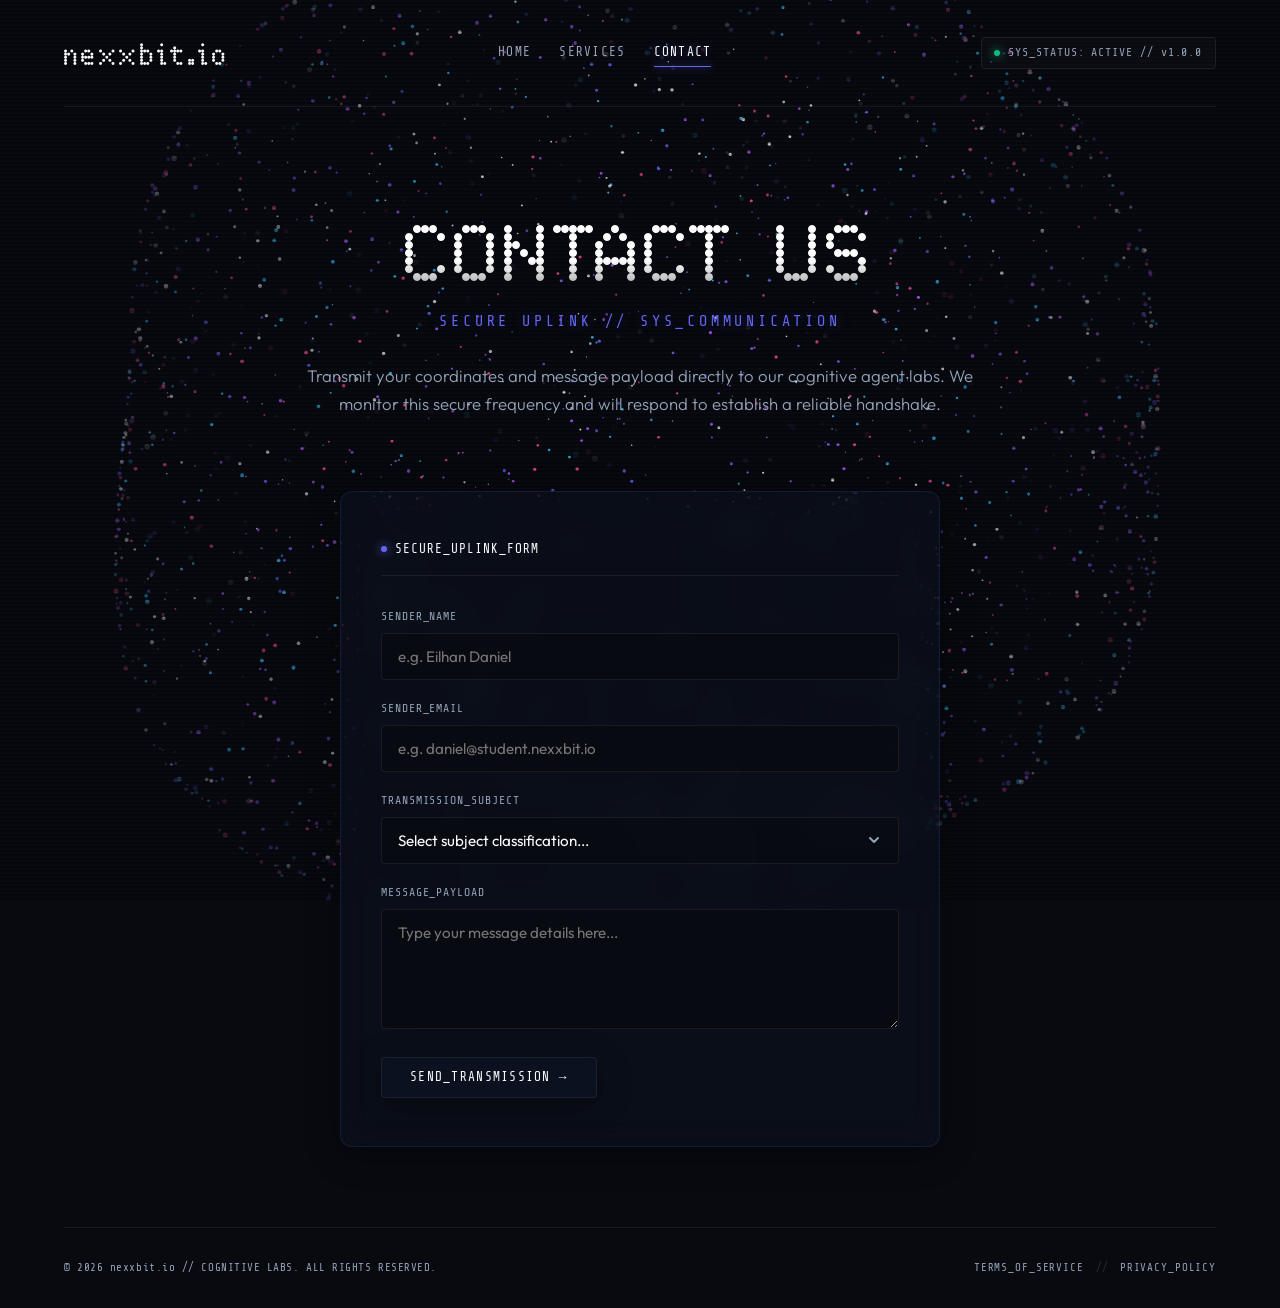
==== contact.html @ decd613e "feat: upgrade nexxbit.io with new navigation, active math -> 3D animation, inactive cooking_in_lab c" ====
<!DOCTYPE html>
<html lang="en">
<head>
  <meta charset="UTF-8">
  <meta name="viewport" content="width=device-width, initial-scale=1.0">
  <title>Contact Us - nexxbit.io</title>
  
  <!-- SEO Meta Tags -->
  <meta name="description" content="Get in touch with nexxbit.io. Reach out for support, app requests, or general inquiries.">
  <meta name="keywords" content="contact nexxbit, cognitive agent platform, support, collaboration">
  <meta name="author" content="nexxbit.io">
  
  <!-- Google Fonts -->
  <link rel="preconnect" href="https://fonts.googleapis.com">
  <link rel="preconnect" href="https://fonts.gstatic.com" crossorigin>
  <link href="https://fonts.googleapis.com/css2?family=Outfit:wght@300;400;500;600;700&family=Share+Tech+Mono&display=swap" rel="stylesheet">
  
  <!-- Custom Stylesheet -->
  <link rel="stylesheet" href="./style.css">
</head>
<body>

  <!-- Dynamic 3D Torus Background Canvas -->
  <canvas id="canvas3d"></canvas>

  <!-- Interactive Grid Scan Overlay -->
  <div class="hud-grid-overlay"></div>

  <!-- Page Layout Wrapper -->
  <div class="page-wrapper">
    
    <!-- Top Header -->
    <header class="site-header">
      <a href="./index.html" class="header-logo">nexxbit.io</a>
      <nav class="header-nav">
        <a href="./index.html" class="nav-link">HOME</a>
        <a href="./services.html" class="nav-link">SERVICES</a>
        <a href="./contact.html" class="nav-link active">CONTACT</a>
      </nav>
      <div class="sys-status">
        <span class="status-dot"></span>
        <span class="status-text">SYS_STATUS: ACTIVE // v1.0.0</span>
      </div>
    </header>

    <!-- Contact Hero Section -->
    <section class="services-hero">
      <h1 class="hero-title" style="font-size: 4.5rem;">CONTACT US</h1>
      <h2 class="hero-subtitle">SECURE UPLINK // SYS_COMMUNICATION</h2>
      <p class="hero-description" style="max-width: 680px; margin: 0 auto;">
        Transmit your coordinates and message payload directly to our cognitive agent labs. We monitor this secure frequency and will respond to establish a reliable handshake.
      </p>
    </section>

    <!-- Main Content Contact Section -->
    <main class="contact-section" style="padding-top: 1rem;">
      <div class="contact-container">
        <div class="form-header" style="border-bottom: 1px solid var(--border-color); padding-bottom: 1rem; margin-bottom: 1.5rem; display: flex; align-items: center; gap: 0.5rem;">
          <span class="status-dot" style="background-color: var(--primary-indigo); box-shadow: 0 0 10px var(--primary-indigo); width: 6px; height: 6px; border-radius: 50%;"></span>
          <span style="font-family: var(--font-hud); font-size: 0.8rem; letter-spacing: 0.08em; color: var(--text-primary);">SECURE_UPLINK_FORM</span>
        </div>
        
        <form id="contact-form" class="contact-form">
          <div class="form-group">
            <label for="contact-name" class="form-label">sender_name</label>
            <input type="text" id="contact-name" class="form-control" placeholder="e.g. Eilhan Daniel" required>
          </div>
          
          <div class="form-group">
            <label for="contact-email" class="form-label">sender_email</label>
            <input type="email" id="contact-email" class="form-control" placeholder="e.g. daniel@student.nexxbit.io" required>
          </div>
          
          <div class="form-group">
            <label for="contact-subject" class="form-label">transmission_subject</label>
            <select id="contact-subject" class="form-control" required>
              <option value="" disabled selected>Select subject classification...</option>
              <option value="general">GENERAL_INQUIRY // FEEDBACK</option>
              <option value="support">TECHNICAL_SUPPORT // PORTALS</option>
              <option value="collab">COLLABORATION_PROPOSAL</option>
              <option value="requests">APP_DEVELOPMENT_REQUEST</option>
            </select>
          </div>
          
          <div class="form-group">
            <label for="contact-message" class="form-label">message_payload</label>
            <textarea id="contact-message" class="form-control" style="min-height: 120px; resize: vertical;" placeholder="Type your message details here..." required></textarea>
          </div>
          
          <button type="submit" class="btn-submit btn-contact">
            SEND_TRANSMISSION <span class="arrow">→</span>
          </button>
        </form>

        <div id="contact-success" class="success-message" style="display: none;">
          TRANSMISSION_SENT // SECURE_HANDSHAKE_ESTABLISHED // WE_WILL_CONTACT_YOU
        </div>
      </div>
    </main>

    <!-- Footer -->
    <footer class="site-footer">
      <div class="footer-meta">
        © 2026 nexxbit.io // COGNITIVE LABS. ALL RIGHTS RESERVED.
      </div>
      <div class="footer-links">
        <a href="./legal/terms.html" class="footer-link">TERMS_OF_SERVICE</a>
        <span class="link-separator">//</span>
        <a href="./legal/privacy.html" class="footer-link">PRIVACY_POLICY</a>
      </div>
    </footer>

  </div>

  <!-- Background script -->
  <script src="./canvas-bg.js"></script>

  <!-- Contact Form submission script -->
  <script>
    document.getElementById('contact-form').addEventListener('submit', function(e) {
      e.preventDefault();
      
      const name = document.getElementById('contact-name').value.trim();
      const email = document.getElementById('contact-email').value.trim();
      const subject = document.getElementById('contact-subject').value;
      const message = document.getElementById('contact-message').value.trim();
      
      if (name && email && subject && message) {
        // Mock transmission save to localStorage
        const transmissions = JSON.parse(localStorage.getItem('contact_transmissions') || '[]');
        transmissions.push({
          name,
          email,
          subject,
          message,
          timestamp: new Date().toISOString()
        });
        localStorage.setItem('contact_transmissions', JSON.stringify(transmissions));
        
        // Hide form and show success logs
        document.getElementById('contact-form').style.display = 'none';
        document.getElementById('contact-success').style.display = 'block';
      }
    });
  </script>
</body>
</html>
---- style.css ----
/* ==========================================
   DESIGN SYSTEM VARIABLES & TOKENS
   ========================================== */
:root {
  --bg-dark: #080a10;
  --bg-secondary: rgba(15, 22, 36, 0.45);
  
  /* High-tech glow and accent colors */
  --primary-indigo: #6366f1;
  --accent-cyan: #06b6d4;
  --accent-pink: #ec4899;
  --accent-amber: #f59e0b;
  --accent-green: #10b981;
  
  --text-primary: #f8fafc;
  --text-muted: #94a3b8;
  --border-color: rgba(255, 255, 255, 0.07);
  --border-hover: rgba(99, 102, 241, 0.35);
  
  --font-ndot: 'NDOT', sans-serif;
  --font-hud: 'Share Tech Mono', monospace;
  --font-body: 'Outfit', sans-serif;
  
  --border-radius-lg: 12px;
  --border-radius-sm: 4px;
  --transition-smooth: all 0.35s cubic-bezier(0.16, 1, 0.3, 1);
  --shadow-card: 0 8px 32px 0 rgba(0, 0, 0, 0.37);
  --shadow-glow: 0 0 30px rgba(99, 102, 241, 0.12);
}

/* ==========================================
   NDOT EMBEDDED CUSTOM FONT
   ========================================== */
@font-face {
  font-family: 'NDOT';
  src: url('./ndot font/ndot-47-inspired-by-nothing.otf') format('opentype');
  font-weight: normal;
  font-style: normal;
}

/* ==========================================
   CORE RESET & BASE STYLING
   ========================================== */
* {
  box-sizing: border-box;
  margin: 0;
  padding: 0;
}

html, body {
  width: 100%;
  min-height: 100vh;
  background-color: var(--bg-dark);
  color: var(--text-primary);
  font-family: var(--font-body);
  font-size: 16px;
  line-height: 1.5;
  overflow-x: hidden;
  -webkit-font-smoothing: antialiased;
  -moz-osx-font-smoothing: grayscale;
}

/* Background Canvas Position */
#canvas3d {
  position: fixed;
  top: 0;
  left: 0;
  width: 100vw;
  height: 100vh;
  z-index: 1;
  pointer-events: none;
}

/* Sci-fi Overlay Scanlines */
.hud-grid-overlay {
  position: fixed;
  top: 0;
  left: 0;
  width: 100%;
  height: 100%;
  background: 
    linear-gradient(rgba(18, 24, 38, 0) 50%, rgba(0, 0, 0, 0.25) 50%),
    linear-gradient(90deg, rgba(255, 255, 255, 0.005) 1px, transparent 1px),
    linear-gradient(rgba(255, 255, 255, 0.005) 1px, transparent 1px);
  background-size: 100% 4px, 40px 40px, 40px 40px;
  z-index: 2;
  pointer-events: none;
  opacity: 0.85;
}

/* ==========================================
   LAYOUT STRUCTURE
   ========================================== */
.page-wrapper {
  position: relative;
  width: 100%;
  max-width: 1200px;
  margin: 0 auto;
  padding: 0 1.5rem;
  min-height: 100vh;
  display: flex;
  flex-direction: column;
  justify-content: space-between;
  z-index: 3;
}

/* ==========================================
   HEADER SECTION
   ========================================== */
.site-header {
  width: 100%;
  padding: 2rem 0;
  display: flex;
  justify-content: space-between;
  align-items: center;
  border-bottom: 1px solid var(--border-color);
}

.header-logo {
  font-family: var(--font-ndot);
  font-size: 1.75rem;
  letter-spacing: 0.05em;
  text-transform: lowercase;
  display: flex;
  align-items: center;
  gap: 0.5rem;
  user-select: none;
}

.logo-accent {
  color: var(--primary-indigo);
  text-shadow: 0 0 12px var(--primary-indigo);
  animation: pulseLogo 3s infinite ease-in-out;
}

.sys-status {
  display: flex;
  align-items: center;
  gap: 0.5rem;
  background: rgba(255, 255, 255, 0.02);
  border: 1px solid var(--border-color);
  padding: 0.4rem 0.8rem;
  border-radius: var(--border-radius-sm);
  font-family: var(--font-hud);
  font-size: 0.72rem;
  letter-spacing: 0.08em;
  color: var(--text-muted);
}

.status-dot {
  width: 6px;
  height: 6px;
  border-radius: 50%;
  background-color: var(--accent-green);
  box-shadow: 0 0 10px var(--accent-green);
  animation: blinkStatus 1.8s infinite ease-in-out;
}

/* ==========================================
   HERO / MAIN CONTENT
   ========================================== */
.hero-section {
  text-align: center;
  padding: 5.5rem 0 3rem;
  max-width: 720px;
  margin: 0 auto;
}

.hero-title {
  font-family: var(--font-ndot);
  font-size: 5.5rem;
  font-weight: normal;
  letter-spacing: 0.02em;
  margin-bottom: 0.5rem;
  text-shadow: 0 0 40px rgba(255, 255, 255, 0.05);
  background: linear-gradient(180deg, #ffffff 60%, rgba(255, 255, 255, 0.45));
  -webkit-background-clip: text;
  -webkit-text-fill-color: transparent;
}

.hero-subtitle {
  font-family: var(--font-hud);
  font-size: 0.95rem;
  font-weight: 500;
  letter-spacing: 0.25em;
  color: var(--primary-indigo);
  margin-bottom: 1.75rem;
  text-shadow: 0 0 15px rgba(99, 102, 241, 0.35);
}

.hero-description {
  font-size: 1.05rem;
  color: var(--text-muted);
  line-height: 1.7;
  font-weight: 300;
}

/* ==========================================
   PRODUCTS GRID & MODULAR CARDS
   ========================================== */
.products-grid {
  display: grid;
  grid-template-columns: repeat(3, 1fr);
  gap: 1.5rem;
  padding-bottom: 4rem;
  width: 100%;
}

.product-card {
  position: relative;
  background: var(--bg-secondary);
  border: 1px solid var(--border-color);
  border-radius: var(--border-radius-lg);
  padding: 2.25rem;
  text-decoration: none;
  color: inherit;
  display: flex;
  flex-direction: column;
  justify-content: space-between;
  min-height: 270px;
  box-shadow: var(--shadow-card);
  backdrop-filter: blur(16px);
  -webkit-backdrop-filter: blur(16px);
  overflow: hidden;
  transition: var(--transition-smooth);
}

/* Glass card hover effect */
.product-card:hover {
  transform: translateY(-5px);
  border-color: var(--border-hover);
  box-shadow: var(--shadow-glow), var(--shadow-card);
}

.card-glow {
  position: absolute;
  top: 0;
  left: 0;
  width: 100%;
  height: 100%;
  background: radial-gradient(circle at var(--x, 50%) var(--y, 50%), rgba(99, 102, 241, 0.08) 0%, transparent 60%);
  opacity: 0;
  pointer-events: none;
  transition: opacity 0.5s ease;
}

.product-card:hover .card-glow {
  opacity: 1;
}

.card-header {
  display: flex;
  justify-content: space-between;
  align-items: center;
  margin-bottom: 1.5rem;
  width: 100%;
}

.card-icon {
  font-size: 1.5rem;
  filter: drop-shadow(0 0 8px rgba(255, 255, 255, 0.15));
}

.card-tag {
  font-family: var(--font-hud);
  font-size: 0.68rem;
  color: var(--text-muted);
  letter-spacing: 0.05em;
  background: rgba(255, 255, 255, 0.03);
  border: 1px solid var(--border-color);
  padding: 0.2rem 0.5rem;
  border-radius: var(--border-radius-sm);
}

.card-title {
  font-family: var(--font-ndot);
  font-size: 1.5rem;
  font-weight: normal;
  letter-spacing: 0.05em;
  margin-bottom: 0.75rem;
  color: var(--text-primary);
  text-transform: lowercase;
  transition: var(--transition-smooth);
}

.product-card:hover .card-title {
  color: #fff;
  text-shadow: 0 0 15px rgba(255, 255, 255, 0.2);
}

.card-desc {
  font-size: 0.88rem;
  color: var(--text-muted);
  line-height: 1.6;
  font-weight: 300;
  margin-bottom: 2rem;
  flex-grow: 1;
}

.card-action {
  font-family: var(--font-hud);
  font-size: 0.75rem;
  font-weight: 600;
  color: var(--text-primary);
  letter-spacing: 0.1em;
  display: flex;
  align-items: center;
  gap: 0.5rem;
  transition: var(--transition-smooth);
}

.product-card:hover .card-action {
  color: var(--accent-cyan);
}

.arrow {
  transition: transform 0.3s ease;
}

.product-card:hover .arrow {
  transform: translateX(4px);
}

/* ==========================================
   FOOTER SECTION
   ========================================== */
.site-footer {
  width: 100%;
  padding: 2rem 0;
  border-top: 1px solid var(--border-color);
  display: flex;
  justify-content: space-between;
  align-items: center;
  flex-wrap: wrap;
  gap: 1rem;
}

.footer-meta {
  font-family: var(--font-hud);
  font-size: 0.68rem;
  color: var(--text-muted);
  letter-spacing: 0.05em;
}

.footer-links {
  display: flex;
  align-items: center;
  gap: 0.75rem;
  font-family: var(--font-hud);
  font-size: 0.68rem;
}

.footer-link {
  color: var(--text-muted);
  text-decoration: none;
  letter-spacing: 0.08em;
  transition: var(--transition-smooth);
}

.footer-link:hover {
  color: var(--text-primary);
  text-shadow: 0 0 8px rgba(255, 255, 255, 0.3);
}

.link-separator {
  color: rgba(255, 255, 255, 0.15);
}

/* ==========================================
   KEYFRAME ANIMATIONS
   ========================================== */
@keyframes blinkStatus {
  0%, 100% { opacity: 1; transform: scale(1); }
  50% { opacity: 0.4; transform: scale(0.95); }
}

@keyframes pulseLogo {
  0%, 100% { filter: drop-shadow(0 0 4px var(--primary-indigo)); }
  50% { filter: drop-shadow(0 0 12px var(--primary-indigo)); }
}

/* ==========================================
   RESPONSIVE DESIGN ADAPTATIONS
   ========================================== */
@media (max-width: 992px) {
  .products-grid {
    grid-template-columns: repeat(2, 1fr);
  }
  .hero-title {
    font-size: 4.5rem;
  }
}

@media (max-width: 640px) {
  .products-grid {
    grid-template-columns: 1fr;
  }
  .site-header, .site-footer {
    flex-direction: column;
    text-align: center;
    gap: 1.25rem;
  }
  .hero-title {
    font-size: 3.5rem;
  }
  .hero-section {
    padding: 3.5rem 0 2rem;
  }
}

/* ==========================================
   HEADER NAVIGATION ADDITIONS
   ========================================== */
a.header-logo {
  text-decoration: none;
  color: inherit;
  cursor: pointer;
  transition: var(--transition-smooth);
}

a.header-logo:hover {
  text-shadow: 0 0 15px rgba(255, 255, 255, 0.35);
}

.header-nav {
  display: flex;
  align-items: center;
  gap: 1.75rem;
}

.nav-link {
  font-family: var(--font-hud);
  font-size: 0.8rem;
  color: var(--text-muted);
  text-decoration: none;
  letter-spacing: 0.1em;
  font-weight: 500;
  transition: var(--transition-smooth);
  position: relative;
  padding: 0.25rem 0;
}

.nav-link::after {
  content: '';
  position: absolute;
  bottom: 0;
  left: 0;
  width: 0;
  height: 1px;
  background-color: var(--primary-indigo);
  box-shadow: 0 0 8px var(--primary-indigo);
  transition: var(--transition-smooth);
}

.nav-link:hover, .nav-link.active {
  color: var(--text-primary);
  text-shadow: 0 0 8px rgba(99, 102, 241, 0.4);
}

.nav-link:hover::after, .nav-link.active::after {
  width: 100%;
}

@media (max-width: 768px) {
  .site-header {
    flex-direction: column;
    gap: 1rem;
    padding: 1.5rem 0;
  }
  .header-nav {
    order: 3;
    width: 100%;
    justify-content: center;
    gap: 1.25rem;
  }
  .sys-status {
    order: 2;
  }
}

/* ==========================================
   MINIMALISTIC SVG ICONS & UNDER CONSTRUCTION STYLES
   ========================================== */
.card-icon-svg {
  width: 24px;
  height: 24px;
  color: var(--primary-indigo);
  filter: drop-shadow(0 0 8px rgba(99, 102, 241, 0.5));
  display: inline-block;
  vertical-align: middle;
  transition: var(--transition-smooth);
}

.product-card:hover .card-icon-svg {
  color: var(--accent-cyan);
  filter: drop-shadow(0 0 10px rgba(6, 182, 212, 0.6));
  transform: scale(1.05);
}

@keyframes stripeSlide {
  0% { background-position: 0 0; }
  100% { background-position: 40px 0; }
}

.product-card.under-construction {
  opacity: 0.55;
  cursor: not-allowed;
  border-color: rgba(255, 255, 255, 0.04);
  background-image: repeating-linear-gradient(
    45deg,
    transparent,
    transparent 10px,
    rgba(99, 102, 241, 0.04) 10px,
    rgba(99, 102, 241, 0.04) 20px
  ), var(--bg-secondary);
  background-size: 40px 40px;
  animation: stripeSlide 2.5s linear infinite;
  pointer-events: auto; /* Required for not-allowed cursor to trigger */
}

.product-card.under-construction:hover {
  transform: none !important;
  border-color: rgba(255, 255, 255, 0.04) !important;
  box-shadow: var(--shadow-card) !important;
}

.product-card.under-construction .card-tag {
  color: var(--text-muted);
  opacity: 0.7;
}

.product-card.under-construction .card-title {
  color: var(--text-muted);
  text-shadow: none !important;
}

.product-card.under-construction .card-desc {
  color: rgba(148, 163, 184, 0.55);
}

.product-card.under-construction .card-action {
  color: var(--text-muted);
  opacity: 0.6;
}

.product-card.under-construction .card-icon-svg {
  color: var(--text-muted);
  opacity: 0.5;
  filter: none !important;
}

/* ==========================================
   APP SUGGESTION SECTION
   ========================================== */
.suggestion-section {
  padding: 3rem 0 5rem;
  width: 100%;
}

.suggestion-container {
  background: var(--bg-secondary);
  border: 1px solid var(--border-color);
  border-radius: var(--border-radius-lg);
  padding: 2.5rem;
  max-width: 800px;
  margin: 0 auto;
  backdrop-filter: blur(16px);
  -webkit-backdrop-filter: blur(16px);
  box-shadow: var(--shadow-card);
  border-color: rgba(99, 102, 241, 0.15);
  position: relative;
  overflow: hidden;
  transition: var(--transition-smooth);
}

.suggestion-container:hover {
  border-color: rgba(99, 102, 241, 0.3);
  box-shadow: 0 0 30px rgba(99, 102, 241, 0.05), var(--shadow-card);
}

.suggestion-title {
  font-family: var(--font-ndot);
  font-size: 1.35rem;
  letter-spacing: 0.08em;
  margin-bottom: 0.5rem;
  color: var(--text-primary);
  text-transform: lowercase;
}

.suggestion-subtitle {
  font-size: 0.9rem;
  color: var(--text-muted);
  margin-bottom: 1.5rem;
  font-weight: 300;
  line-height: 1.6;
}

.suggestion-form {
  display: flex;
  flex-direction: column;
  gap: 1.25rem;
}

.suggestion-form textarea {
  width: 100%;
  min-height: 105px;
  background: rgba(8, 10, 16, 0.65);
  border: 1px solid var(--border-color);
  border-radius: var(--border-radius-sm);
  padding: 1rem;
  color: var(--text-primary);
  font-family: var(--font-body);
  font-size: 0.95rem;
  resize: vertical;
  outline: none;
  transition: var(--transition-smooth);
}

.suggestion-form textarea:focus {
  border-color: var(--primary-indigo);
  box-shadow: 0 0 12px rgba(99, 102, 241, 0.25);
}

.btn-submit {
  align-self: flex-end;
  background: var(--bg-secondary);
  color: var(--text-primary);
  border: 1px solid var(--border-color);
  font-family: var(--font-hud);
  font-size: 0.8rem;
  letter-spacing: 0.1em;
  padding: 0.75rem 1.75rem;
  border-radius: var(--border-radius-sm);
  cursor: pointer;
  display: flex;
  align-items: center;
  gap: 0.5rem;
  backdrop-filter: blur(8px);
  -webkit-backdrop-filter: blur(8px);
  transition: var(--transition-smooth);
  box-shadow: var(--shadow-card);
}

.btn-submit:hover {
  background: rgba(99, 102, 241, 0.08);
  border-color: var(--border-hover);
  box-shadow: var(--shadow-glow), var(--shadow-card);
  transform: translateY(-2px);
}

.btn-submit:hover .arrow {
  transform: translateX(4px);
}

.success-message {
  font-family: var(--font-hud);
  font-size: 0.9rem;
  color: var(--accent-green);
  border: 1px solid rgba(16, 185, 129, 0.25);
  background: rgba(16, 185, 129, 0.05);
  padding: 1.5rem;
  border-radius: var(--border-radius-sm);
  text-align: center;
  letter-spacing: 0.05em;
  animation: pulseGreen 2.2s infinite ease-in-out;
}

@keyframes pulseGreen {
  0%, 100% { border-color: rgba(16, 185, 129, 0.25); box-shadow: 0 0 0px rgba(16, 185, 129, 0); }
  50% { border-color: rgba(16, 185, 129, 0.6); box-shadow: 0 0 15px rgba(16, 185, 129, 0.15); }
}

/* ==========================================
   PHILOSOPHY & SERVICES PAGE STYLES
   ========================================== */
.services-hero {
  text-align: center;
  padding: 5.5rem 0 3.5rem;
  max-width: 800px;
  margin: 0 auto;
}

.philosophy-grid {
  display: grid;
  grid-template-columns: repeat(3, 1fr);
  gap: 1.5rem;
  padding-bottom: 5rem;
  width: 100%;
}

.philosophy-card {
  background: var(--bg-secondary);
  border: 1px solid var(--border-color);
  border-radius: var(--border-radius-lg);
  padding: 2.25rem;
  box-shadow: var(--shadow-card);
  backdrop-filter: blur(16px);
  -webkit-backdrop-filter: blur(16px);
  transition: var(--transition-smooth);
}

.philosophy-card:hover {
  transform: translateY(-5px);
  border-color: var(--border-hover);
  box-shadow: var(--shadow-glow), var(--shadow-card);
}

.philosophy-title {
  font-family: var(--font-ndot);
  font-size: 1.5rem;
  font-weight: normal;
  letter-spacing: 0.05em;
  margin-bottom: 1rem;
  color: var(--text-primary);
  text-transform: lowercase;
  transition: var(--transition-smooth);
}

.philosophy-card:hover .philosophy-title {
  color: #fff;
  text-shadow: 0 0 15px rgba(255, 255, 255, 0.20);
}

.philosophy-desc {
  font-size: 0.9rem;
  color: var(--text-muted);
  line-height: 1.7;
  font-weight: 300;
}

@media (max-width: 992px) {
  .philosophy-grid {
    grid-template-columns: repeat(2, 1fr);
  }
}

@media (max-width: 640px) {
  .philosophy-grid {
    grid-template-columns: 1fr;
  }
}

/* ==========================================
   CONTACT US PAGE STYLES
   ========================================== */
.contact-section {
  padding: 5rem 0;
  max-width: 600px;
  margin: 0 auto;
  width: 100%;
}

.contact-container {
  background: var(--bg-secondary);
  border: 1px solid var(--border-color);
  border-radius: var(--border-radius-lg);
  padding: 3rem 2.5rem;
  backdrop-filter: blur(16px);
  -webkit-backdrop-filter: blur(16px);
  box-shadow: var(--shadow-card);
  border-color: rgba(99, 102, 241, 0.15);
  transition: var(--transition-smooth);
}

.contact-container:hover {
  border-color: rgba(99, 102, 241, 0.35);
  box-shadow: 0 0 30px rgba(99, 102, 241, 0.05), var(--shadow-card);
}

.contact-form {
  display: flex;
  flex-direction: column;
  gap: 1.25rem;
  margin-top: 2rem;
}

.form-group {
  display: flex;
  flex-direction: column;
  gap: 0.5rem;
}

.form-label {
  font-family: var(--font-hud);
  font-size: 0.72rem;
  color: var(--text-muted);
  letter-spacing: 0.08em;
  text-transform: uppercase;
}

.form-control {
  background: rgba(8, 10, 16, 0.65);
  border: 1px solid var(--border-color);
  border-radius: var(--border-radius-sm);
  padding: 0.8rem 1rem;
  color: var(--text-primary);
  font-family: var(--font-body);
  font-size: 0.95rem;
  outline: none;
  transition: var(--transition-smooth);
}

.form-control:focus {
  border-color: var(--primary-indigo);
  box-shadow: 0 0 10px rgba(99, 102, 241, 0.25);
}

select.form-control {
  color: var(--text-primary);
  cursor: pointer;
  appearance: none;
  background-image: url("data:image/svg+xml;charset=UTF-8,%3Csvg xmlns='http://www.w3.org/2000/svg' width='16' height='16' fill='none' stroke='%2394a3b8' stroke-width='2' stroke-linecap='round' stroke-linejoin='round'%3E%3Cpath d='m4 6 4 4 4-4'/%3E%3C/svg%3E");
  background-repeat: no-repeat;
  background-position: right 1rem center;
}

select.form-control option {
  background-color: #080a10;
  color: var(--text-primary);
}

.btn-contact {
  align-self: flex-start;
  margin-top: 0.5rem;
}
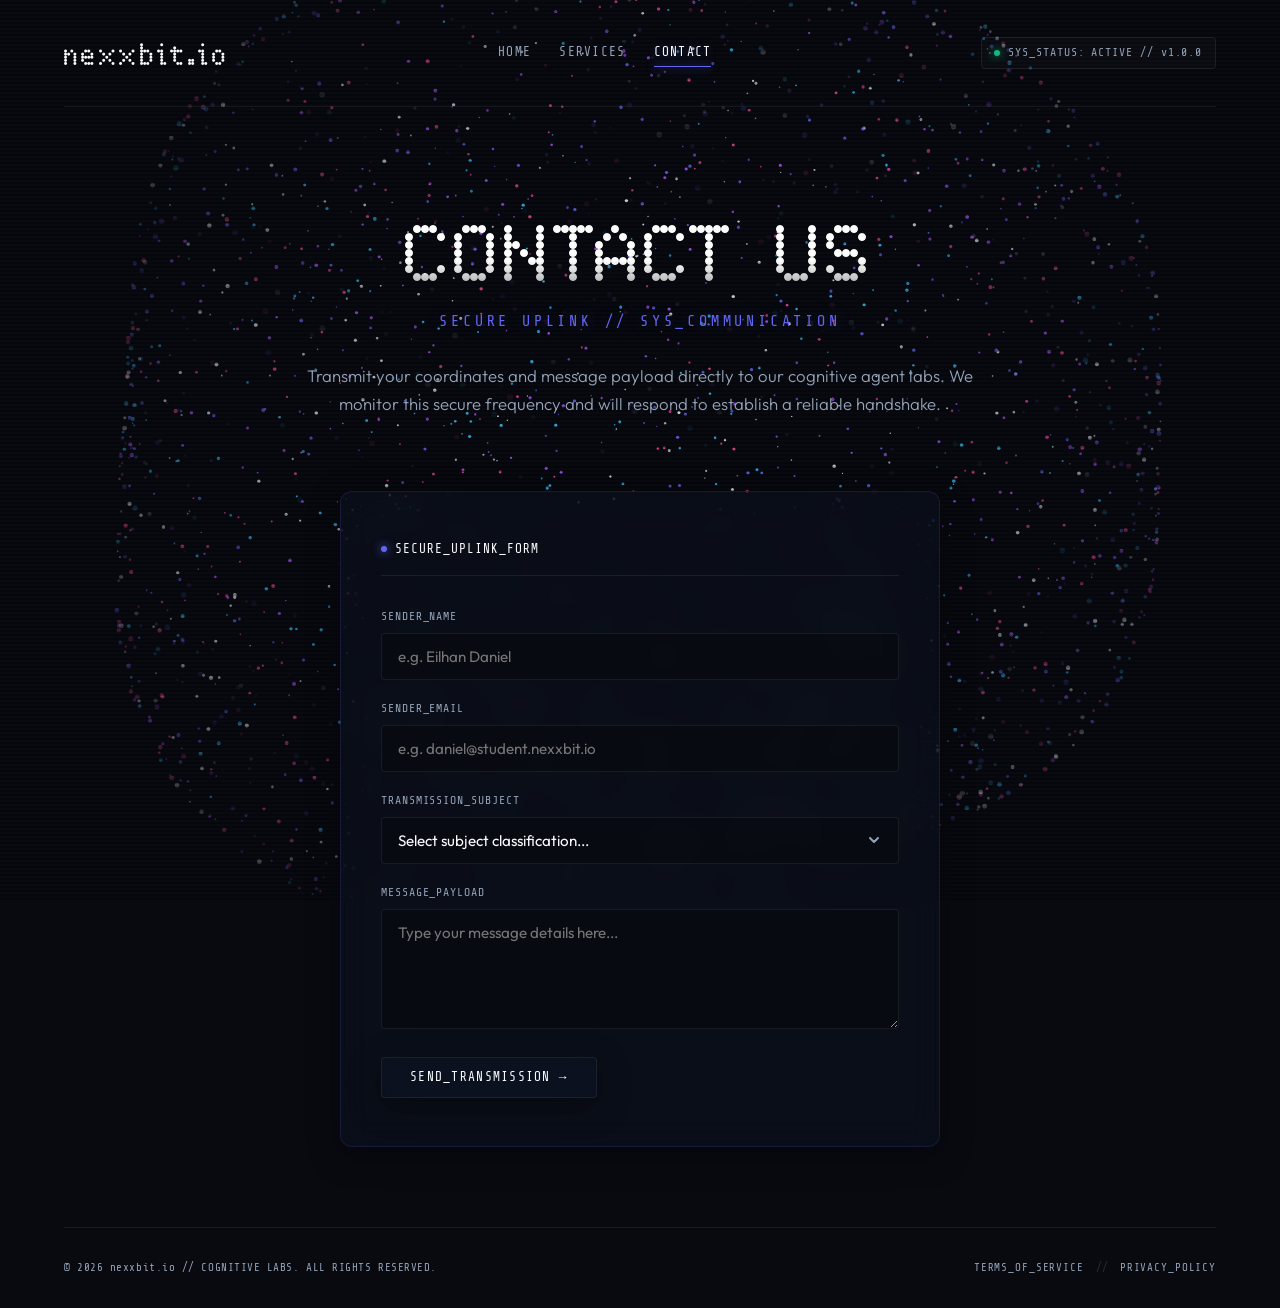
==== commit 4cb9fa93: "feat: integrate Web3Forms mail forwarding for contact page and suggestion form" ====
--- a/contact.html
+++ b/contact.html
@@ -117,6 +117,9 @@
 
   <!-- Contact Form submission script -->
   <script>
+    // Web3Forms Configuration: Enter your access key received from web3forms.com
+    const WEB3FORMS_ACCESS_KEY = "YOUR_WEB3FORMS_ACCESS_KEY_HERE";
+
     document.getElementById('contact-form').addEventListener('submit', function(e) {
       e.preventDefault();
       
@@ -126,7 +129,7 @@
       const message = document.getElementById('contact-message').value.trim();
       
       if (name && email && subject && message) {
-        // Mock transmission save to localStorage
+        // Redundancy: save locally first
         const transmissions = JSON.parse(localStorage.getItem('contact_transmissions') || '[]');
         transmissions.push({
           name,
@@ -137,6 +140,24 @@
         });
         localStorage.setItem('contact_transmissions', JSON.stringify(transmissions));
         
+        // Submit to Web3Forms if key is provided
+        if (WEB3FORMS_ACCESS_KEY && WEB3FORMS_ACCESS_KEY !== "YOUR_WEB3FORMS_ACCESS_KEY_HERE") {
+          fetch('https://api.web3forms.com/submit', {
+            method: 'POST',
+            headers: {
+              'Content-Type': 'application/json',
+              'Accept': 'application/json'
+            },
+            body: JSON.stringify({
+              access_key: WEB3FORMS_ACCESS_KEY,
+              subject: `nexxbit.io Contact: ${subject.toUpperCase()}`,
+              from_name: name,
+              email: email,
+              message: message
+            })
+          });
+        }
+
         // Hide form and show success logs
         document.getElementById('contact-form').style.display = 'none';
         document.getElementById('contact-success').style.display = 'block';
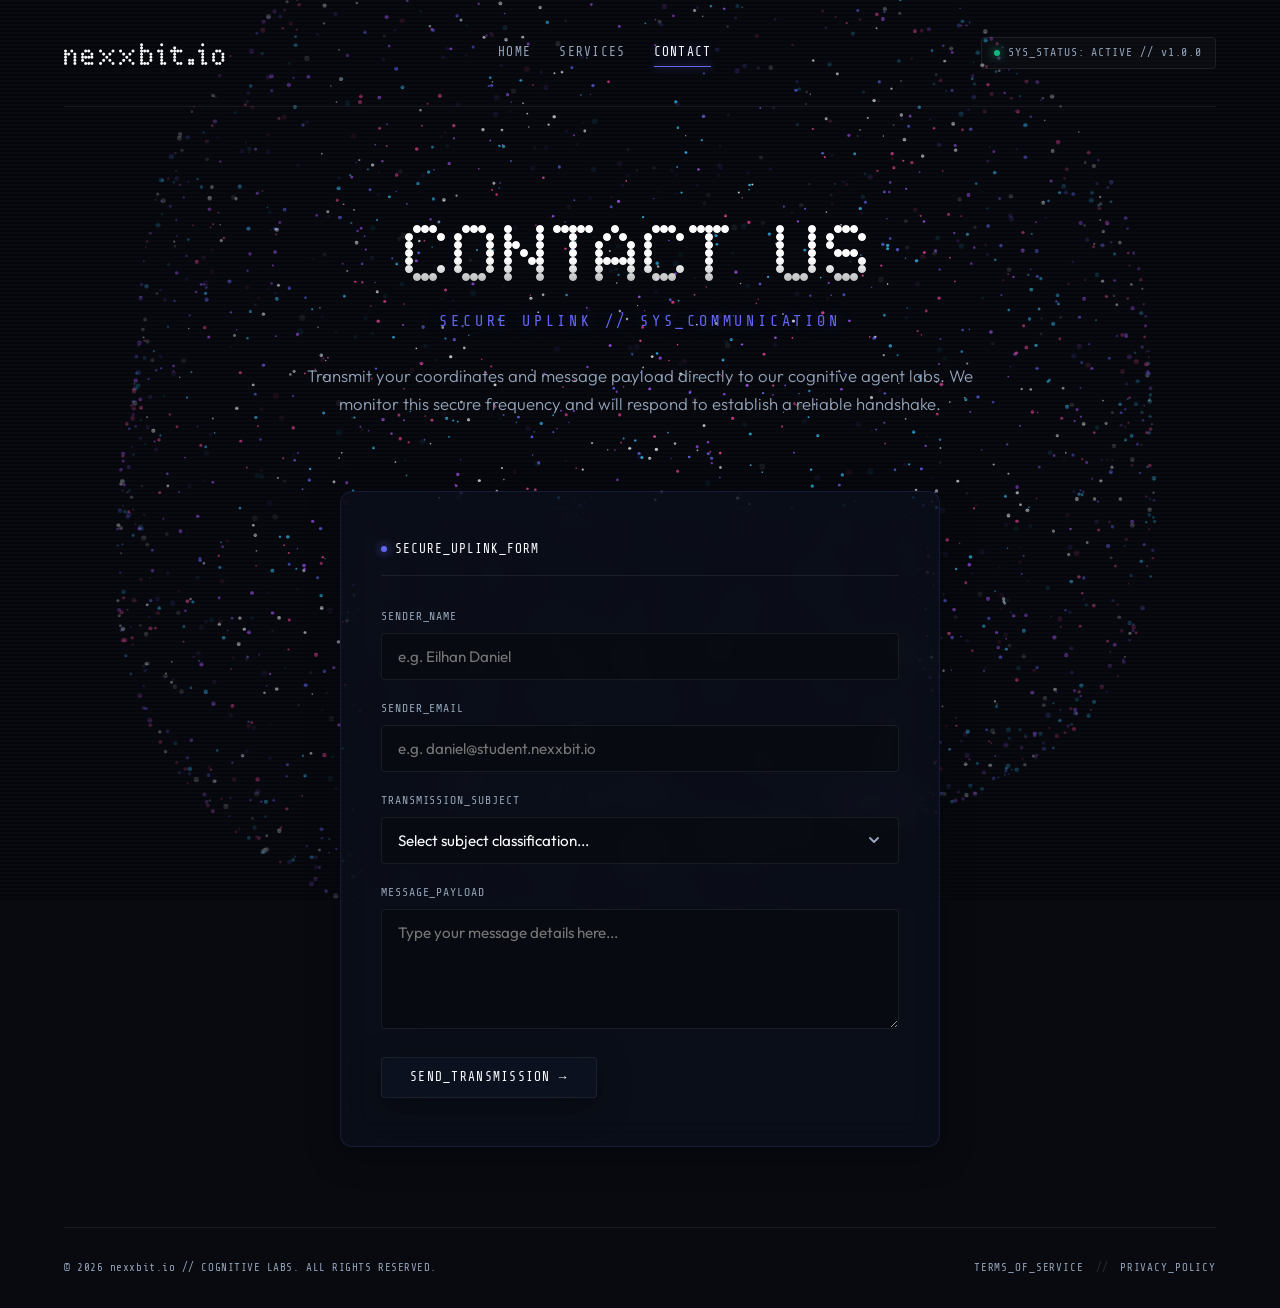
==== commit 7b413ac2: "style: remove .html extensions from all links for pretty URL routing" ====
--- a/contact.html
+++ b/contact.html
@@ -31,11 +31,11 @@
     
     <!-- Top Header -->
     <header class="site-header">
-      <a href="./index.html" class="header-logo">nexxbit.io</a>
+      <a href="./" class="header-logo">nexxbit.io</a>
       <nav class="header-nav">
-        <a href="./index.html" class="nav-link">HOME</a>
-        <a href="./services.html" class="nav-link">SERVICES</a>
-        <a href="./contact.html" class="nav-link active">CONTACT</a>
+        <a href="./" class="nav-link">HOME</a>
+        <a href="./services" class="nav-link">SERVICES</a>
+        <a href="./contact" class="nav-link active">CONTACT</a>
       </nav>
       <div class="sys-status">
         <span class="status-dot"></span>
@@ -104,9 +104,9 @@
         © 2026 nexxbit.io // COGNITIVE LABS. ALL RIGHTS RESERVED.
       </div>
       <div class="footer-links">
-        <a href="./legal/terms.html" class="footer-link">TERMS_OF_SERVICE</a>
+        <a href="./legal/terms" class="footer-link">TERMS_OF_SERVICE</a>
         <span class="link-separator">//</span>
-        <a href="./legal/privacy.html" class="footer-link">PRIVACY_POLICY</a>
+        <a href="./legal/privacy" class="footer-link">PRIVACY_POLICY</a>
       </div>
     </footer>
 
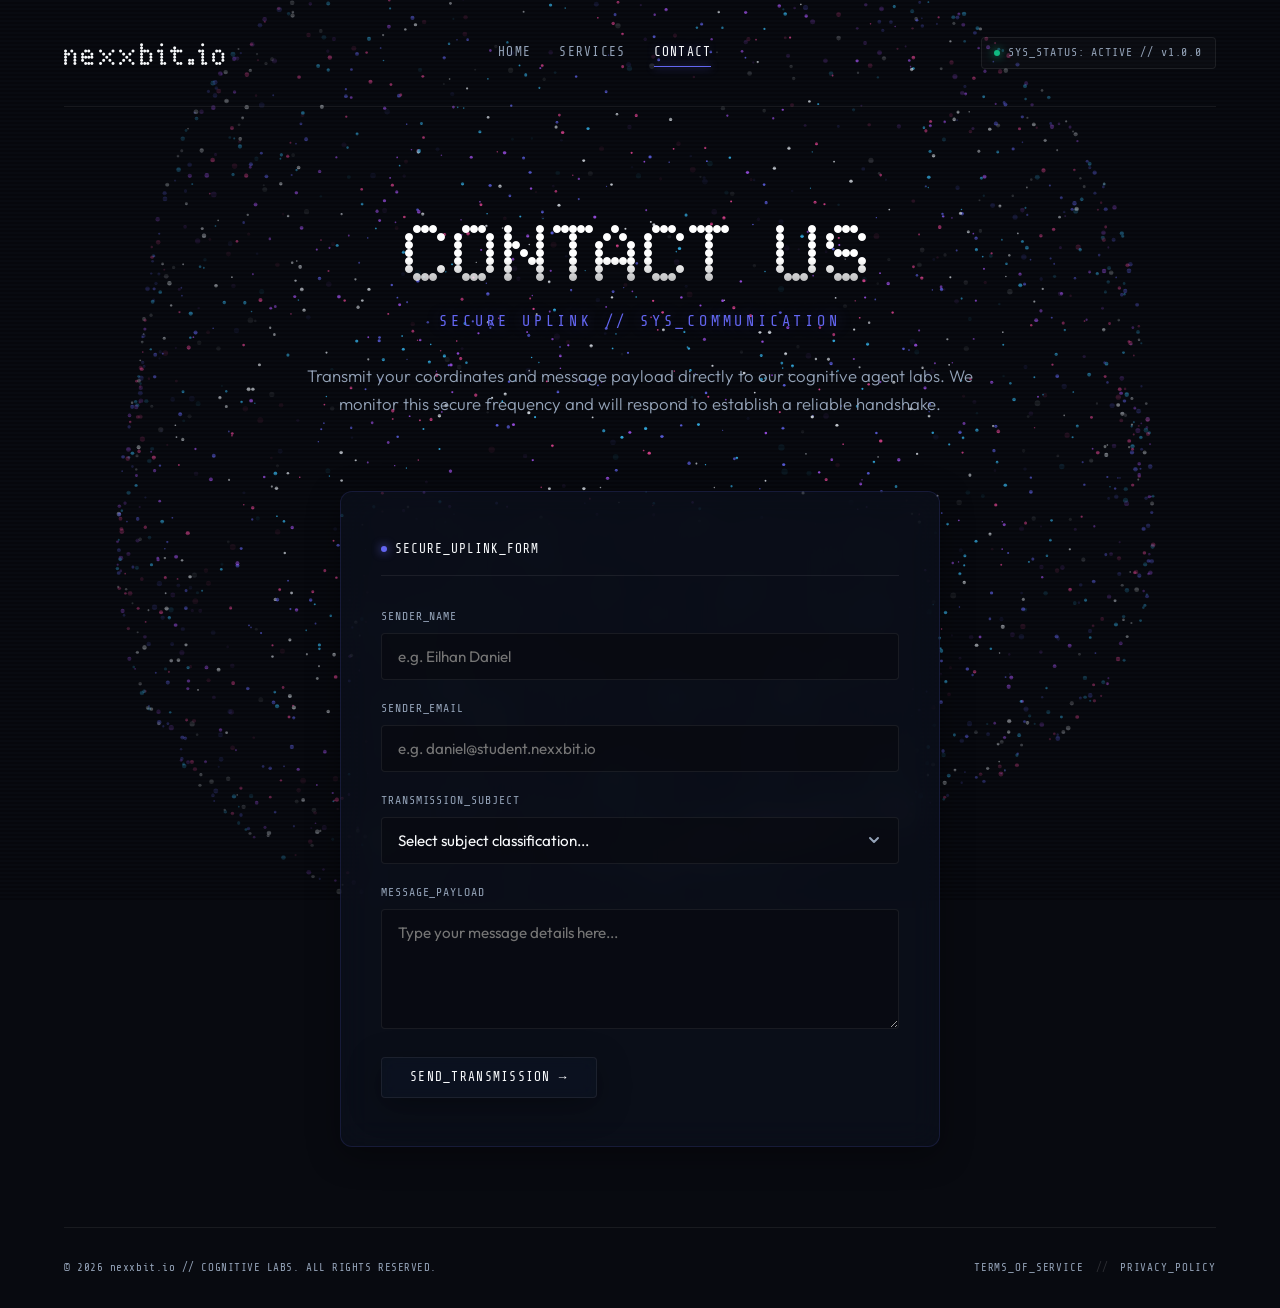
==== commit dd51543c: "feat: configure Web3Forms production access keys for forms" ====
--- a/contact.html
+++ b/contact.html
@@ -118,7 +118,7 @@
   <!-- Contact Form submission script -->
   <script>
     // Web3Forms Configuration: Enter your access key received from web3forms.com
-    const WEB3FORMS_ACCESS_KEY = "YOUR_WEB3FORMS_ACCESS_KEY_HERE";
+    const WEB3FORMS_ACCESS_KEY = "0c9ccbf8-6ab0-4690-9c8f-d851220cba67";
 
     document.getElementById('contact-form').addEventListener('submit', function(e) {
       e.preventDefault();
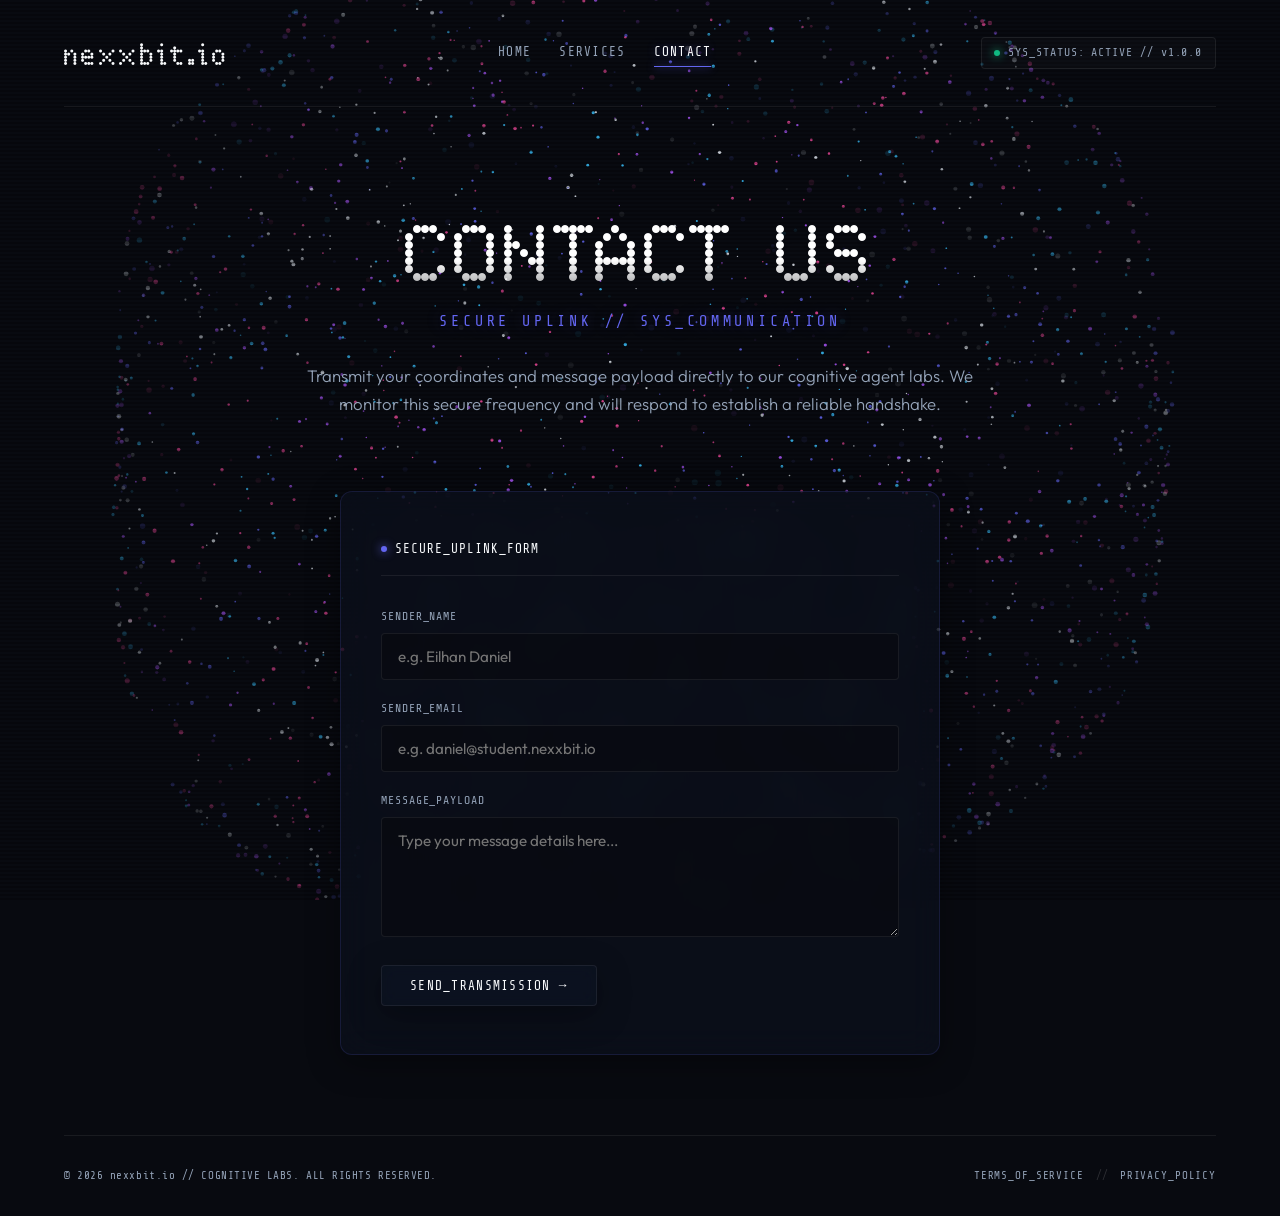
==== commit 48d3d51e: "feat: remove transmission subject from contact form and add CTA section to services page" ====
--- a/contact.html
+++ b/contact.html
@@ -72,17 +72,6 @@
           </div>
           
           <div class="form-group">
-            <label for="contact-subject" class="form-label">transmission_subject</label>
-            <select id="contact-subject" class="form-control" required>
-              <option value="" disabled selected>Select subject classification...</option>
-              <option value="general">GENERAL_INQUIRY // FEEDBACK</option>
-              <option value="support">TECHNICAL_SUPPORT // PORTALS</option>
-              <option value="collab">COLLABORATION_PROPOSAL</option>
-              <option value="requests">APP_DEVELOPMENT_REQUEST</option>
-            </select>
-          </div>
-          
-          <div class="form-group">
             <label for="contact-message" class="form-label">message_payload</label>
             <textarea id="contact-message" class="form-control" style="min-height: 120px; resize: vertical;" placeholder="Type your message details here..." required></textarea>
           </div>
@@ -125,16 +114,14 @@
       
       const name = document.getElementById('contact-name').value.trim();
       const email = document.getElementById('contact-email').value.trim();
-      const subject = document.getElementById('contact-subject').value;
       const message = document.getElementById('contact-message').value.trim();
       
-      if (name && email && subject && message) {
+      if (name && email && message) {
         // Redundancy: save locally first
         const transmissions = JSON.parse(localStorage.getItem('contact_transmissions') || '[]');
         transmissions.push({
           name,
           email,
-          subject,
           message,
           timestamp: new Date().toISOString()
         });
@@ -150,7 +137,7 @@
             },
             body: JSON.stringify({
               access_key: WEB3FORMS_ACCESS_KEY,
-              subject: `nexxbit.io Contact: ${subject.toUpperCase()}`,
+              subject: "nexxbit.io Contact Inquiry",
               from_name: name,
               email: email,
               message: message
